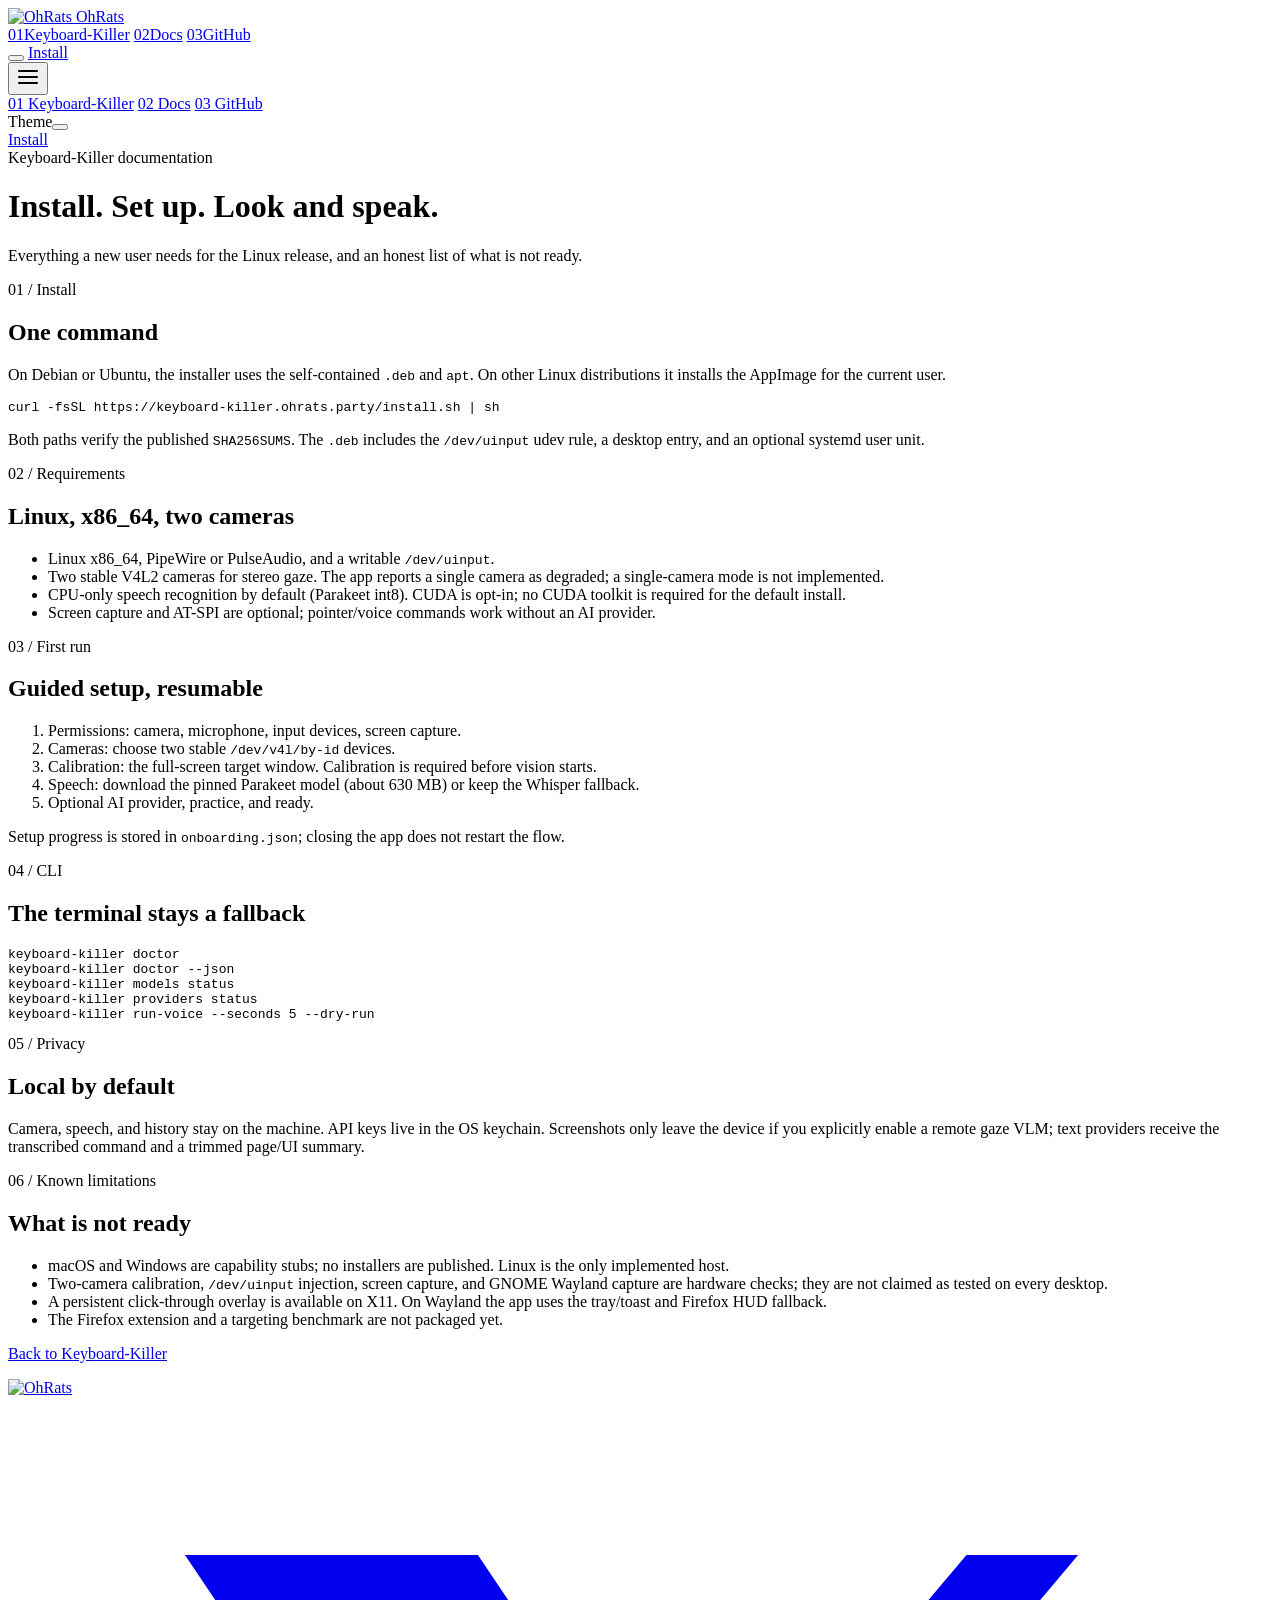
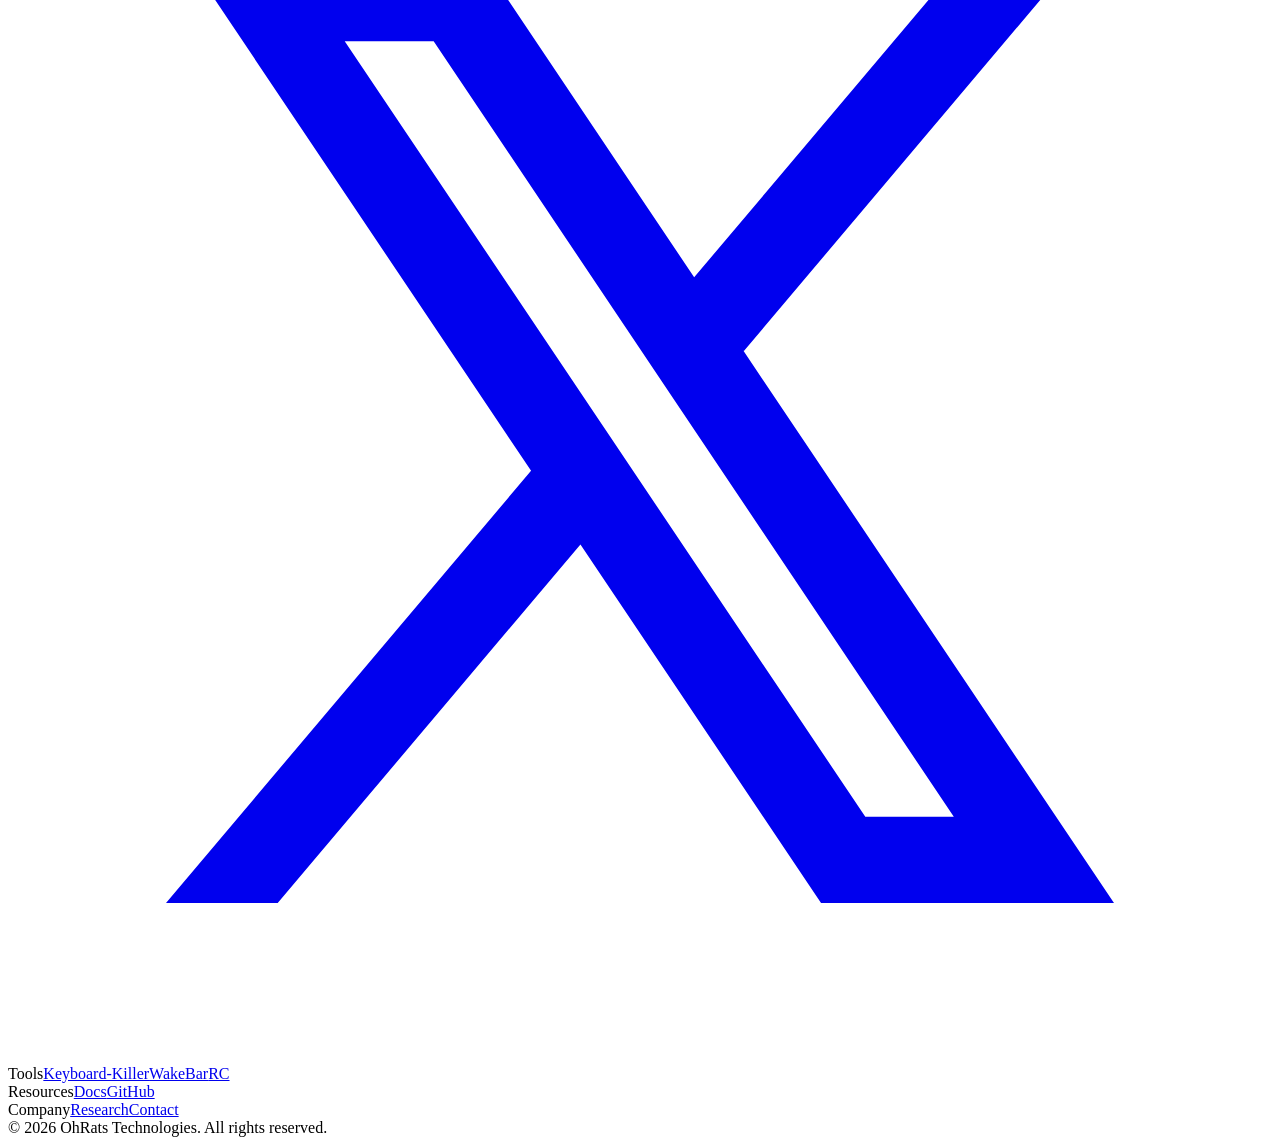
==== site/docs.html @ 6d594d7e "fix(site): replace private GitHub links with a public docs page - add docs.html using the OhRats kit" ====
<!doctype html>
<html lang="en">
<head>
  <meta charset="utf-8" />
  <meta name="viewport" content="width=device-width, initial-scale=1" />
  <title>Keyboard-Killer docs</title>
  <meta name="description" content="Install, requirements, privacy, and known limitations for Keyboard-Killer." />
  <link rel="icon" type="image/svg+xml" href="https://assets.ohrats.party/assets/logo.092a1cece4d0.svg" />
  <script src="https://assets.ohrats.party/assets/theme.b6e0fe408633.js"></script>
  <script src="https://assets.ohrats.party/assets/menu.a8b9a29f9ccc.js" defer></script>
  <link rel="preconnect" href="https://fonts.googleapis.com" />
  <link rel="preconnect" href="https://fonts.gstatic.com" crossorigin />
  <link href="https://fonts.googleapis.com/css2?family=Inter:wght@300;400;500;600;700&family=Space+Mono:wght@400;700&display=swap" rel="stylesheet" />
  <link rel="stylesheet" href="https://assets.ohrats.party/assets/ohrats.abf84a1e6ae1.css" />
  <link rel="stylesheet" href="/styles.css" />
</head>
<body>
  <nav class="site-nav">
    <div class="nav-container">
      <div class="nav-left">
        <a href="https://ohrats.party/" class="logo" aria-label="OhRats home">
          <img src="https://assets.ohrats.party/assets/logo.092a1cece4d0.svg" alt="OhRats" class="logo-image" />
          <span class="logo-text">OhRats</span>
        </a>
        <div class="desktop-menu">
          <a href="/" class="menu-item"><span class="menu-number">01</span><span class="menu-label">Keyboard-Killer</span></a>
          <a href="/docs.html" class="menu-item nav-highlight" aria-current="page"><span class="menu-number">02</span><span class="menu-label">Docs</span></a>
          <a href="https://github.com/OhRats-Technologies" class="menu-item"><span class="menu-number">03</span><span class="menu-label">GitHub</span></a>
        </div>
      </div>
      <div class="cta-buttons">
        <button class="theme-toggle" data-theme-toggle aria-label="Toggle theme"></button>
        <a href="https://github.com/OhRats-Technologies" class="github-link" aria-label="GitHub"><span class="github-icon" aria-hidden="true"></span></a>
        <a href="/#install" class="or-button">Install</a>
      </div>
      <button class="mobile-menu-btn" data-menu-toggle aria-controls="mobile-menu" aria-expanded="false" aria-label="Open menu">
        <svg width="24" height="24" viewBox="0 0 24 24" fill="none" stroke="currentColor" stroke-width="2" stroke-linecap="round" stroke-linejoin="round"><line x1="3" y1="6" x2="21" y2="6"></line><line x1="3" y1="12" x2="21" y2="12"></line><line x1="3" y1="18" x2="21" y2="18"></line></svg>
      </button>
    </div>
    <div class="mobile-menu" id="mobile-menu">
      <a href="/" class="mobile-menu-link">01 Keyboard-Killer</a>
      <a href="/docs.html" class="mobile-menu-link">02 Docs</a>
      <a href="https://github.com/OhRats-Technologies" class="mobile-menu-link">03 GitHub</a>
      <div class="mobile-divider"></div>
      <div class="mobile-theme-row"><span class="mobile-theme-label">Theme</span><button class="mobile-theme-btn" data-theme-toggle aria-label="Toggle theme"></button></div>
      <a href="/#install" class="mobile-menu-link">Install</a>
    </div>
  </nav>

  <main>
    <header class="hero-header kk-docs-hero">
      <div class="ohrats-grid" aria-hidden="true"></div>
      <div class="hero-content">
        <div class="badge-container kk-badge">
          <span class="badge-line" aria-hidden="true"></span>
          <span class="badge-text">Keyboard-Killer documentation</span>
          <span class="badge-line" aria-hidden="true"></span>
        </div>
        <h1>Install. Set up. <span class="hero-muted">Look and speak.</span></h1>
        <p class="kk-lede">Everything a new user needs for the Linux release, and an honest list of what is not ready.</p>
      </div>
    </header>

    <section class="kk-section">
      <div class="container kk-docs">
        <section id="install">
          <span class="badge-text">01 / Install</span>
          <h2>One command</h2>
          <p>On Debian or Ubuntu, the installer uses the self-contained <code>.deb</code> and <code>apt</code>. On other Linux distributions it installs the AppImage for the current user.</p>
          <pre><code>curl -fsSL https://keyboard-killer.ohrats.party/install.sh | sh</code></pre>
          <p>Both paths verify the published <code>SHA256SUMS</code>. The <code>.deb</code> includes the <code>/dev/uinput</code> udev rule, a desktop entry, and an optional systemd user unit.</p>
        </section>

        <section id="requirements">
          <span class="badge-text">02 / Requirements</span>
          <h2>Linux, x86_64, two cameras</h2>
          <ul>
            <li>Linux x86_64, PipeWire or PulseAudio, and a writable <code>/dev/uinput</code>.</li>
            <li>Two stable V4L2 cameras for stereo gaze. The app reports a single camera as degraded; a single-camera mode is not implemented.</li>
            <li>CPU-only speech recognition by default (Parakeet int8). CUDA is opt-in; no CUDA toolkit is required for the default install.</li>
            <li>Screen capture and AT-SPI are optional; pointer/voice commands work without an AI provider.</li>
          </ul>
        </section>

        <section id="first-run">
          <span class="badge-text">03 / First run</span>
          <h2>Guided setup, resumable</h2>
          <ol>
            <li>Permissions: camera, microphone, input devices, screen capture.</li>
            <li>Cameras: choose two stable <code>/dev/v4l/by-id</code> devices.</li>
            <li>Calibration: the full-screen target window. Calibration is required before vision starts.</li>
            <li>Speech: download the pinned Parakeet model (about 630 MB) or keep the Whisper fallback.</li>
            <li>Optional AI provider, practice, and ready.</li>
          </ol>
          <p>Setup progress is stored in <code>onboarding.json</code>; closing the app does not restart the flow.</p>
        </section>

        <section id="cli">
          <span class="badge-text">04 / CLI</span>
          <h2>The terminal stays a fallback</h2>
          <pre><code>keyboard-killer doctor
keyboard-killer doctor --json
keyboard-killer models status
keyboard-killer providers status
keyboard-killer run-voice --seconds 5 --dry-run</code></pre>
        </section>

        <section id="privacy">
          <span class="badge-text">05 / Privacy</span>
          <h2>Local by default</h2>
          <p>Camera, speech, and history stay on the machine. API keys live in the OS keychain. Screenshots only leave the device if you explicitly enable a remote gaze VLM; text providers receive the transcribed command and a trimmed page/UI summary.</p>
        </section>

        <section id="limitations">
          <span class="badge-text">06 / Known limitations</span>
          <h2>What is not ready</h2>
          <ul>
            <li>macOS and Windows are capability stubs; no installers are published. Linux is the only implemented host.</li>
            <li>Two-camera calibration, <code>/dev/uinput</code> injection, screen capture, and GNOME Wayland capture are hardware checks; they are not claimed as tested on every desktop.</li>
            <li>A persistent click-through overlay is available on X11. On Wayland the app uses the tray/toast and Firefox HUD fallback.</li>
            <li>The Firefox extension and a targeting benchmark are not packaged yet.</li>
          </ul>
        </section>

        <p class="kk-docs-back"><a class="header-link" href="/">Back to Keyboard-Killer</a></p>
      </div>
    </section>
  </main>

  <footer>
    <div class="footer-content">
      <div class="footer-brand">
        <a href="https://ohrats.party/" aria-label="OhRats Technologies home"><img src="https://assets.ohrats.party/assets/logo.092a1cece4d0.svg" alt="OhRats" class="footer-logo" /></a>
        <div class="footer-socials">
          <a href="https://x.com/ohratsparty" class="footer-social-link" aria-label="X (Twitter)"><svg xmlns="http://www.w3.org/2000/svg" viewBox="0 0 32 32" fill="none"><path d="M28 28L18.6145 14.0124L18.6305 14.0255L27.0929 4H24.265L17.3713 12.16L11.8968 4H4.48021L13.2425 17.0593L13.2414 17.0582L4 28H6.82792L14.4921 18.9215L20.5834 28H28ZM10.7763 6.18182L23.9449 25.8182H21.7039L8.52468 6.18182H10.7763Z" fill="currentColor"></path></svg></a>
          <a href="https://github.com/OhRats-Technologies" class="footer-social-link" aria-label="GitHub"><span class="github-icon" aria-hidden="true"></span></a>
        </div>
      </div>
      <nav class="footer-links">
        <div class="footer-column"><span class="footer-column-label">Tools</span><a href="https://keyboard-killer.ohrats.party/" class="footer-link">Keyboard-Killer</a><a href="https://wakebar.ohrats.party/" class="footer-link">WakeBar</a><a href="https://rc.ohrats.party/" class="footer-link">RC</a></div>
        <div class="footer-column"><span class="footer-column-label">Resources</span><a href="/docs.html" class="footer-link">Docs</a><a href="https://github.com/OhRats-Technologies" class="footer-link">GitHub</a></div>
        <div class="footer-column"><span class="footer-column-label">Company</span><a href="https://ohrats.party/#research" class="footer-link">Research</a><a href="mailto:contact@ohrats.party" class="footer-link">Contact</a></div>
      </nav>
    </div>
    <div class="footer-bottom"><span class="footer-copyright">© 2026 OhRats Technologies. All rights reserved.</span></div>
  </footer>
</body>
</html>
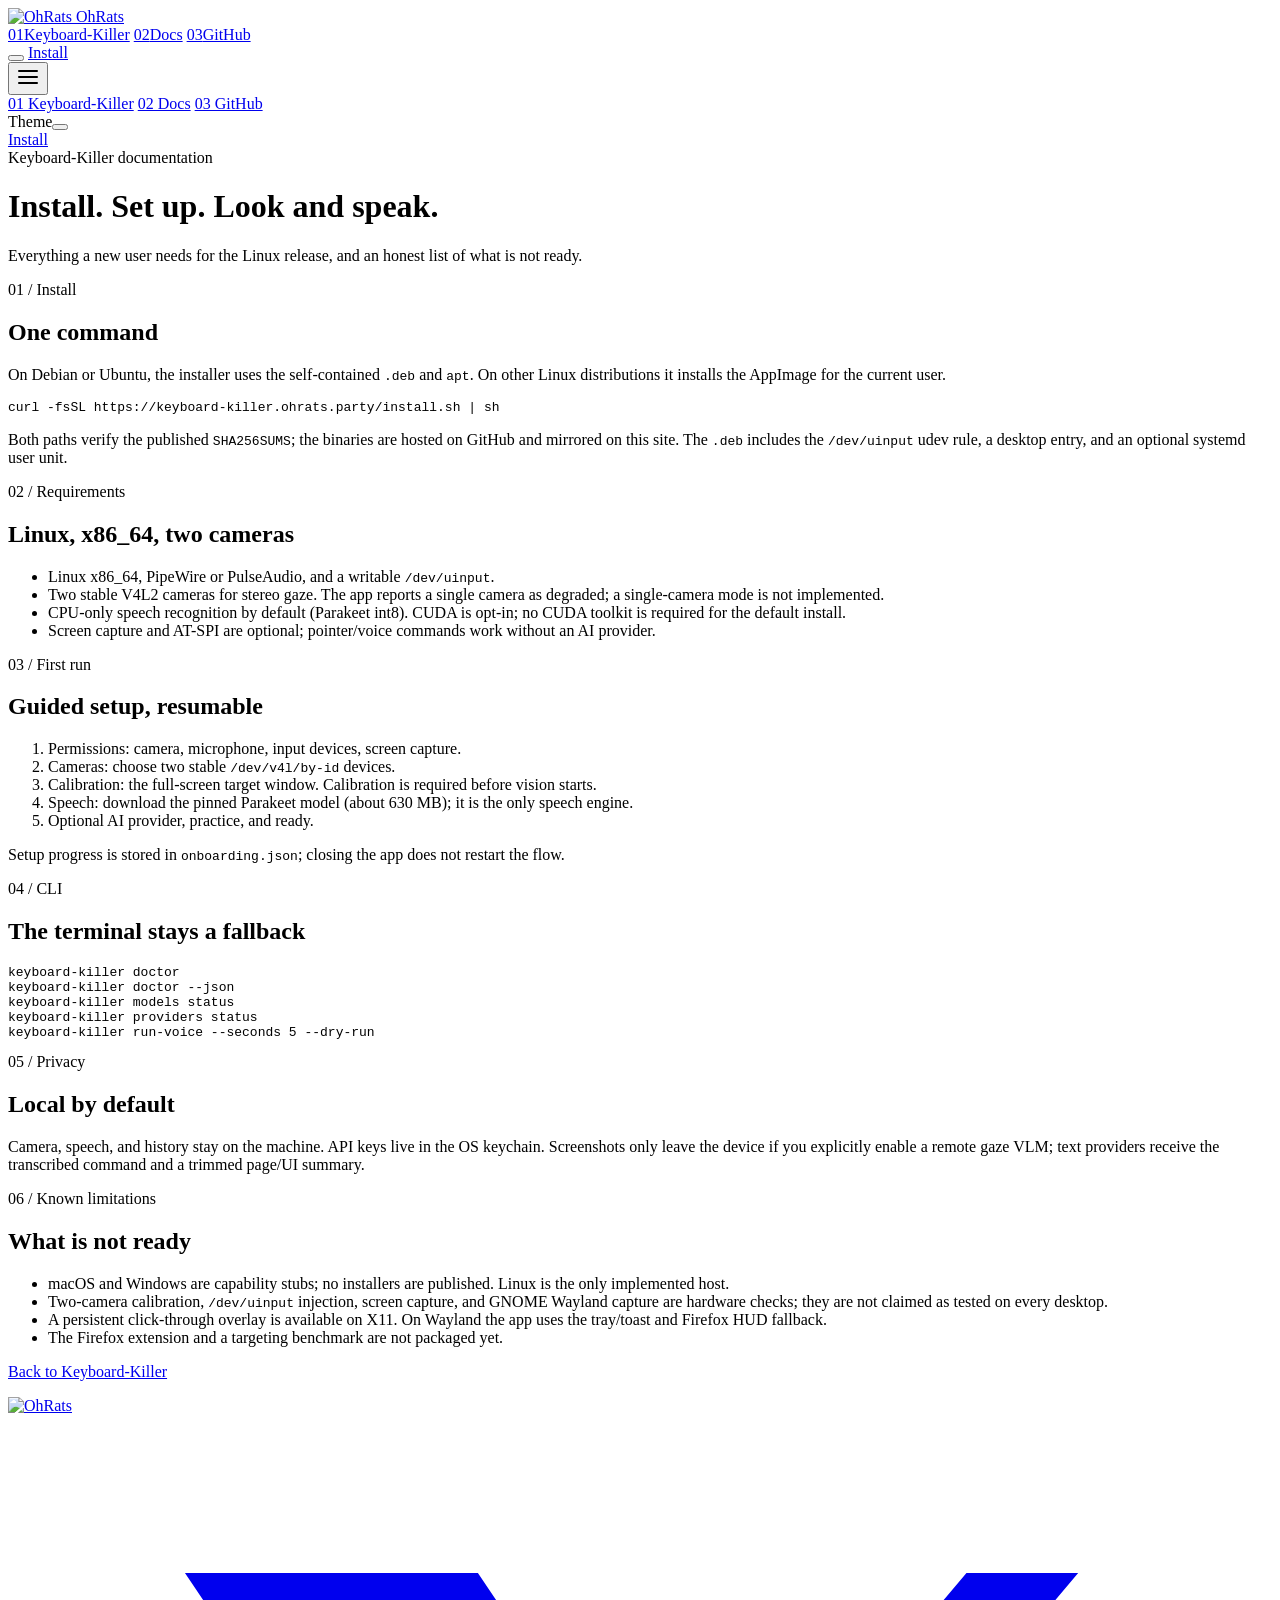
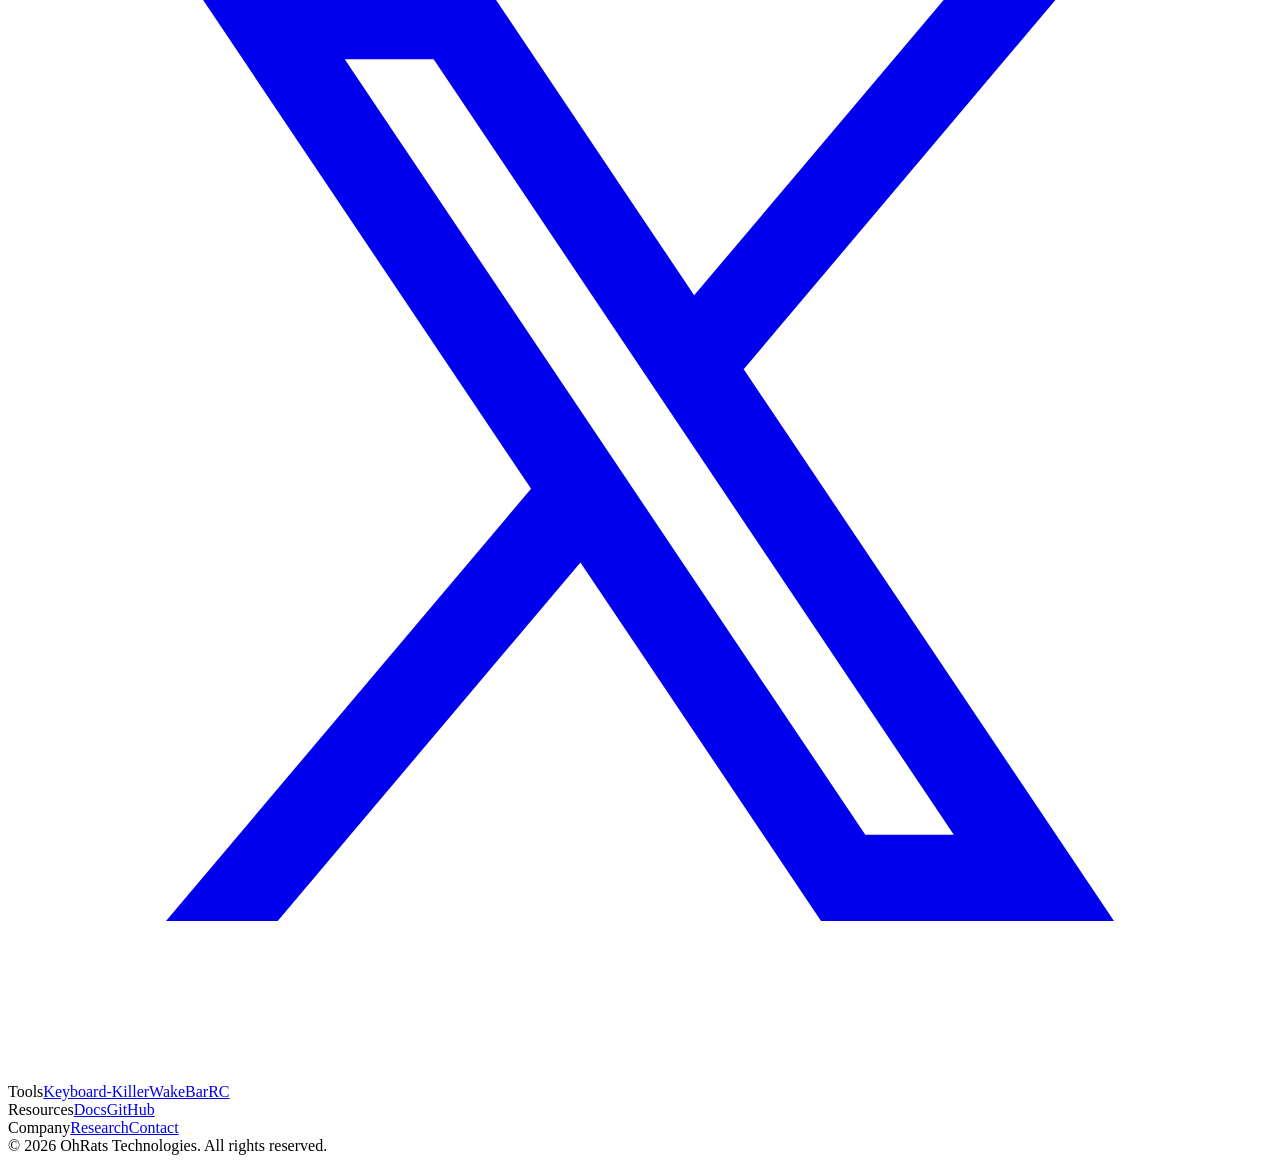
==== commit 09668cb8: "feat(ui): adopt the OhRats UI kit and remove the Whisper fallback - Inter + Space Mono bundled; warm" ====
--- a/site/docs.html
+++ b/site/docs.html
@@ -68,7 +68,7 @@
           <h2>One command</h2>
           <p>On Debian or Ubuntu, the installer uses the self-contained <code>.deb</code> and <code>apt</code>. On other Linux distributions it installs the AppImage for the current user.</p>
           <pre><code>curl -fsSL https://keyboard-killer.ohrats.party/install.sh | sh</code></pre>
-          <p>Both paths verify the published <code>SHA256SUMS</code>. The <code>.deb</code> includes the <code>/dev/uinput</code> udev rule, a desktop entry, and an optional systemd user unit.</p>
+          <p>Both paths verify the published <code>SHA256SUMS</code>; the binaries are hosted on GitHub and mirrored on this site. The <code>.deb</code> includes the <code>/dev/uinput</code> udev rule, a desktop entry, and an optional systemd user unit.</p>
         </section>
 
         <section id="requirements">
@@ -89,7 +89,7 @@
             <li>Permissions: camera, microphone, input devices, screen capture.</li>
             <li>Cameras: choose two stable <code>/dev/v4l/by-id</code> devices.</li>
             <li>Calibration: the full-screen target window. Calibration is required before vision starts.</li>
-            <li>Speech: download the pinned Parakeet model (about 630 MB) or keep the Whisper fallback.</li>
+            <li>Speech: download the pinned Parakeet model (about 630 MB); it is the only speech engine.</li>
             <li>Optional AI provider, practice, and ready.</li>
           </ol>
           <p>Setup progress is stored in <code>onboarding.json</code>; closing the app does not restart the flow.</p>
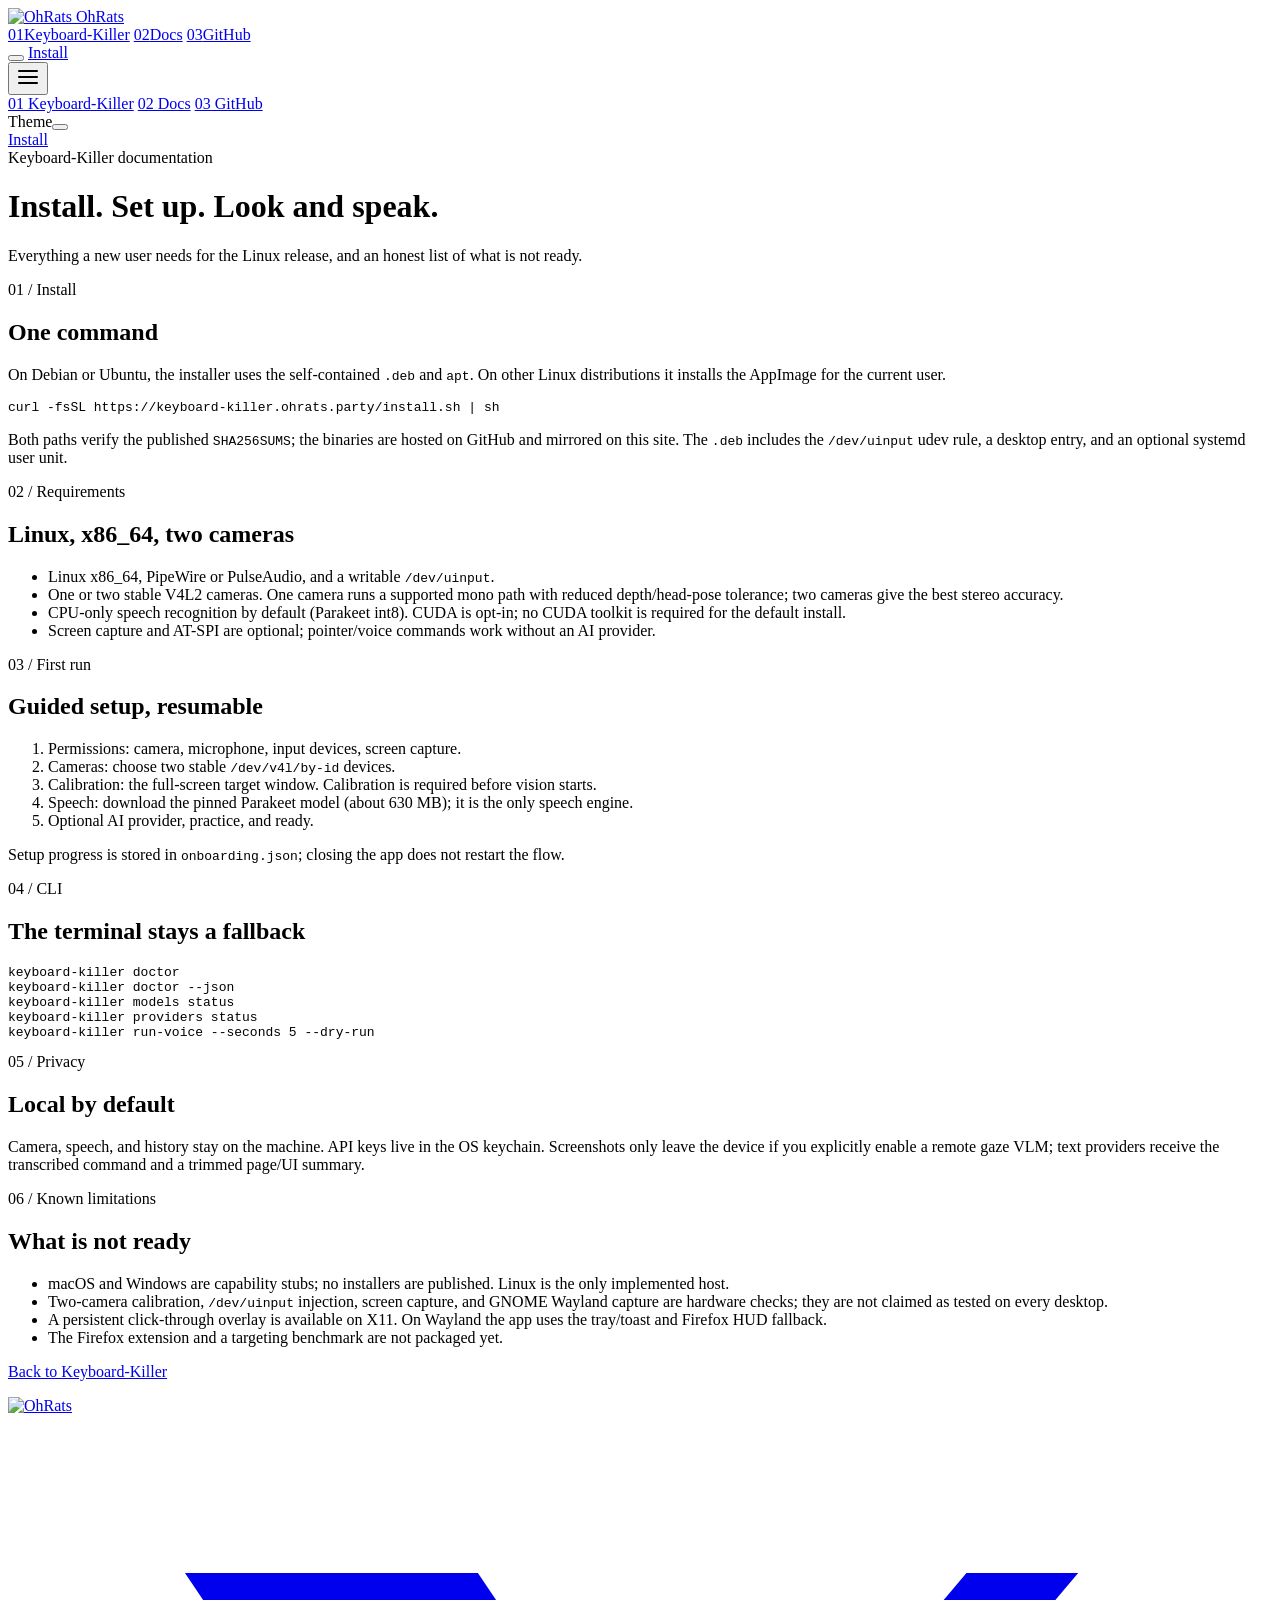
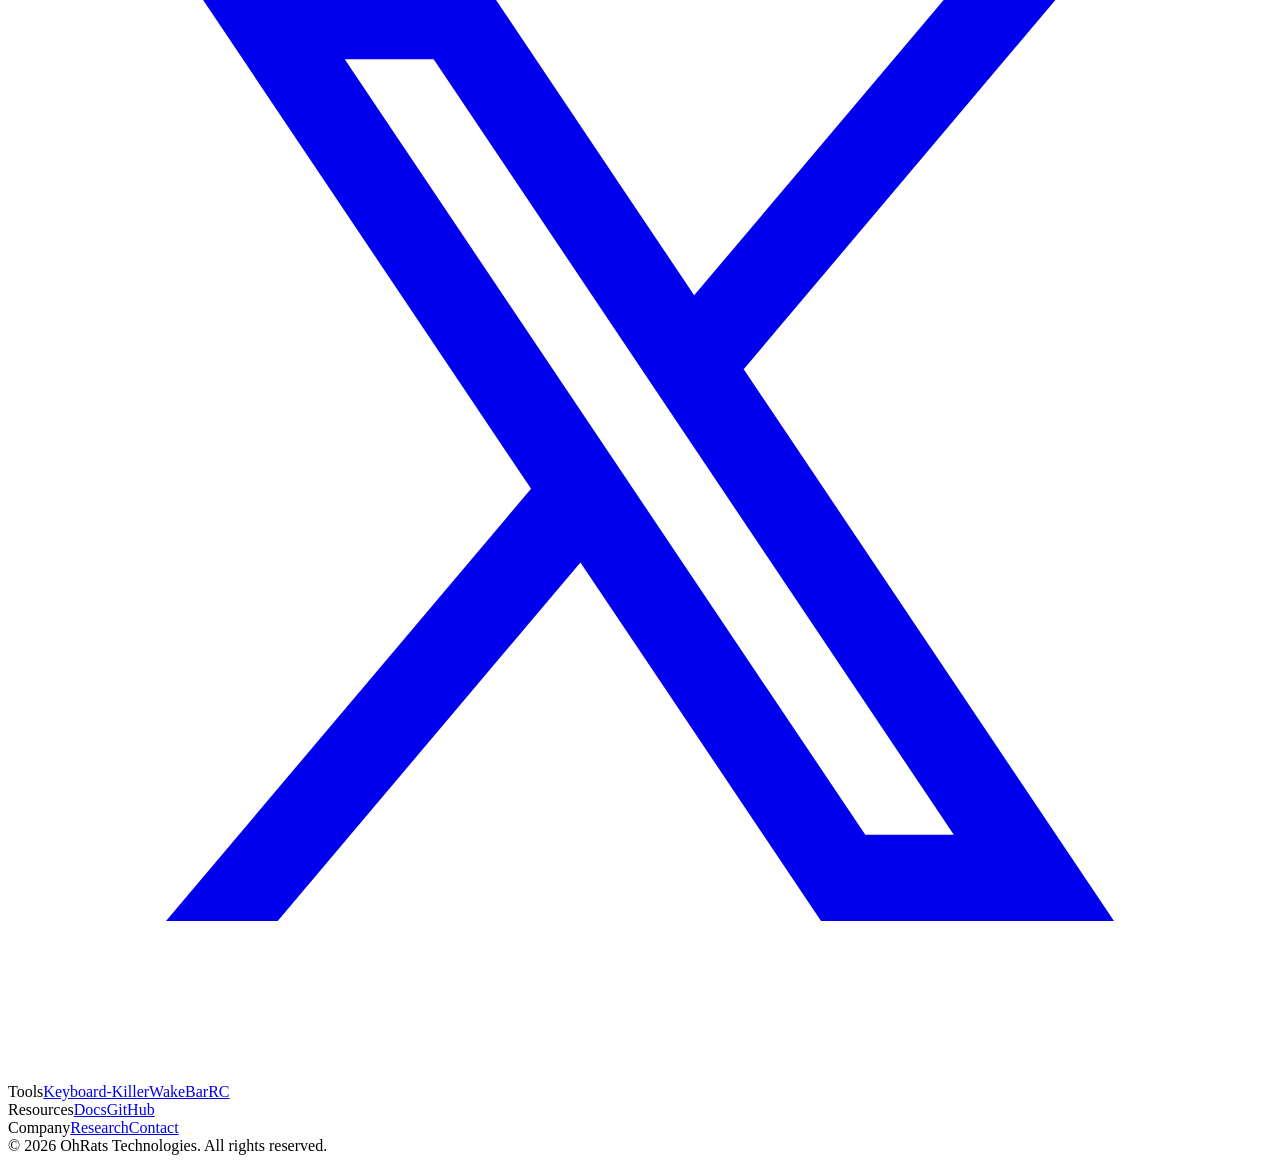
==== commit 49c29015: "feat(cameras): support intentional one-camera mono and two-camera stereo - camera_mode auto/mono/ste" ====
--- a/site/docs.html
+++ b/site/docs.html
@@ -76,7 +76,7 @@
           <h2>Linux, x86_64, two cameras</h2>
           <ul>
             <li>Linux x86_64, PipeWire or PulseAudio, and a writable <code>/dev/uinput</code>.</li>
-            <li>Two stable V4L2 cameras for stereo gaze. The app reports a single camera as degraded; a single-camera mode is not implemented.</li>
+            <li>One or two stable V4L2 cameras. One camera runs a supported mono path with reduced depth/head-pose tolerance; two cameras give the best stereo accuracy.</li>
             <li>CPU-only speech recognition by default (Parakeet int8). CUDA is opt-in; no CUDA toolkit is required for the default install.</li>
             <li>Screen capture and AT-SPI are optional; pointer/voice commands work without an AI provider.</li>
           </ul>
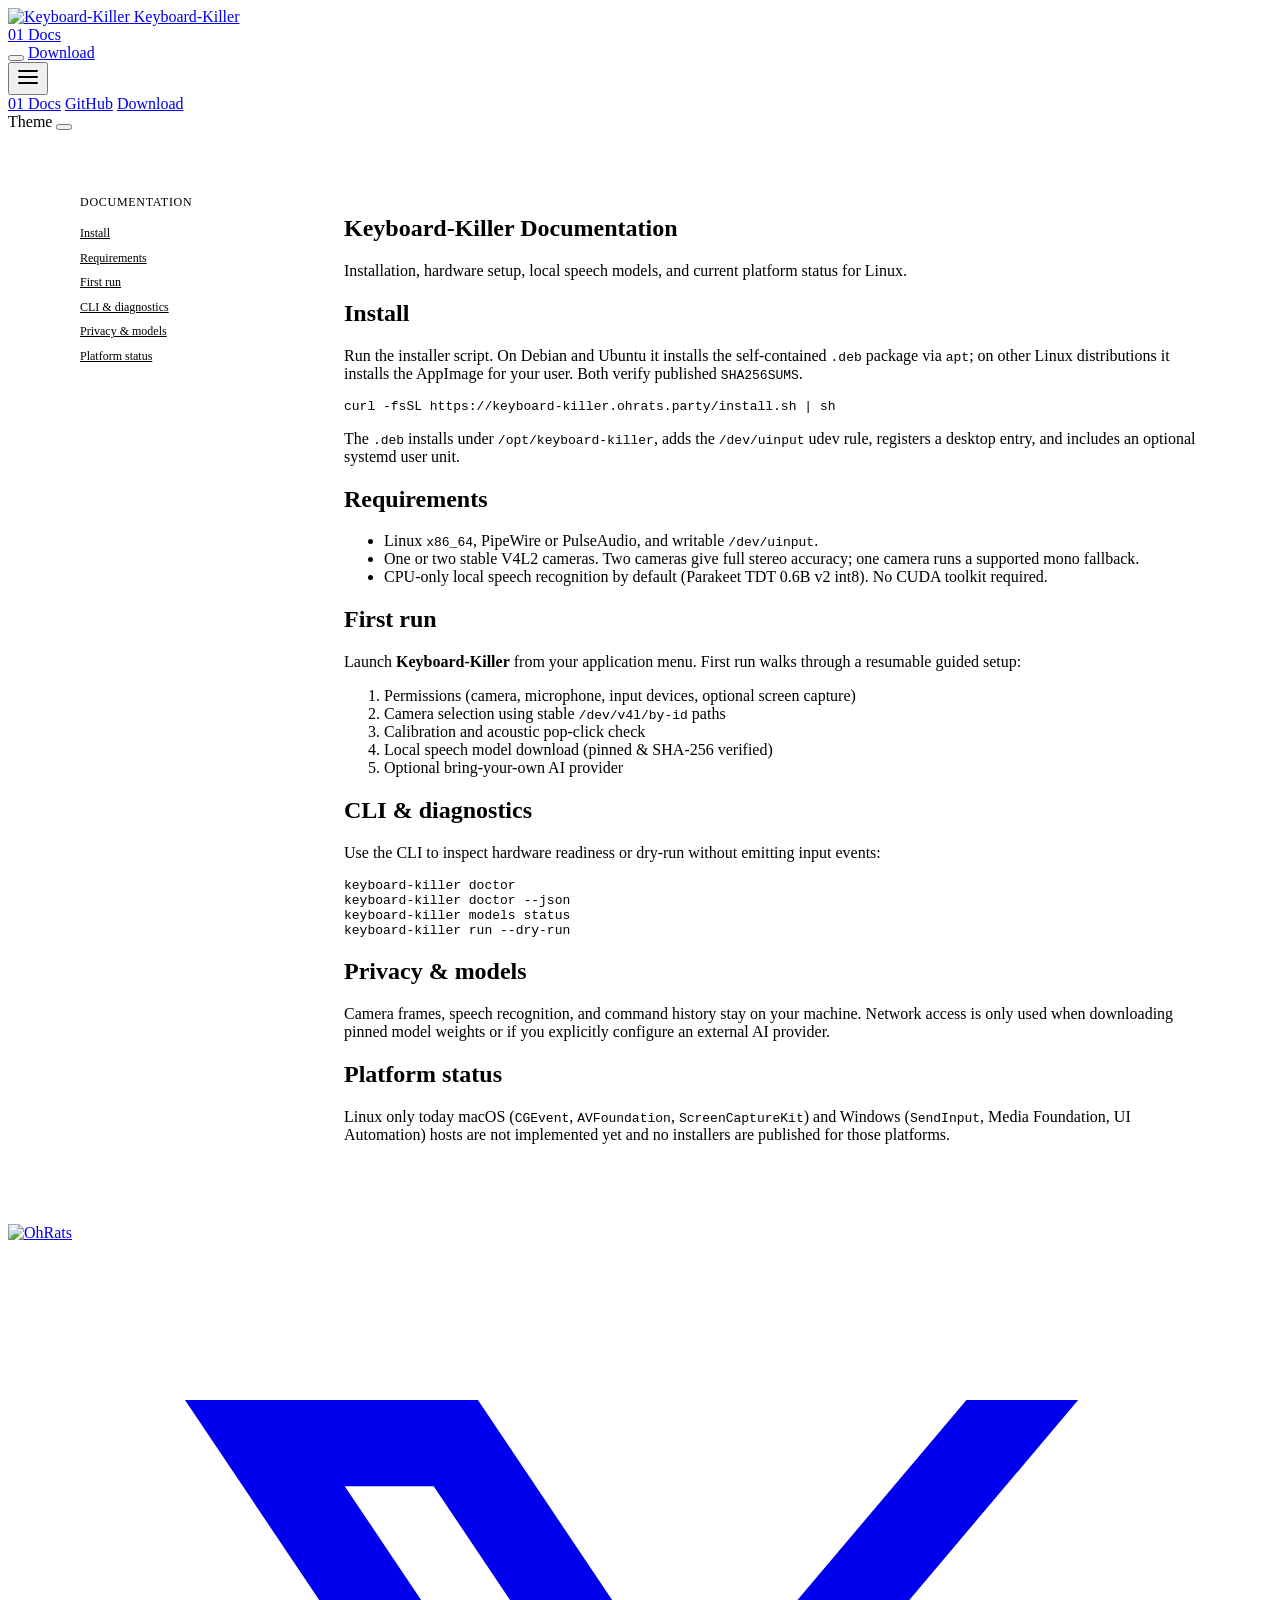
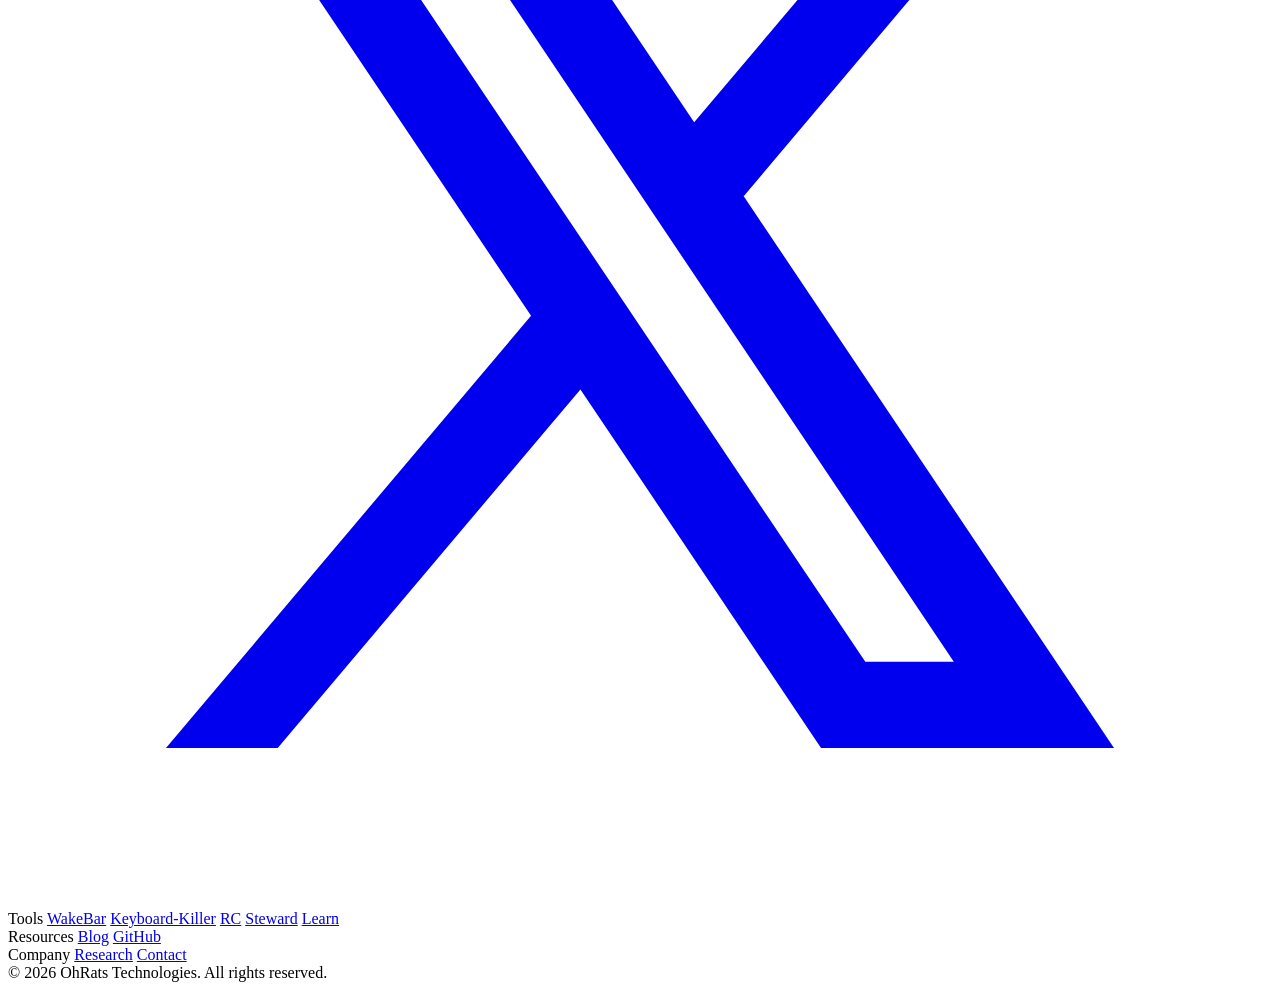
==== commit 81600610: "Overhaul Keyboard-Killer brand assets, WakeBar-style landing page, and docs on ui /v1" ====
--- a/site/docs.html
+++ b/site/docs.html
@@ -3,143 +3,192 @@
 <head>
   <meta charset="utf-8" />
   <meta name="viewport" content="width=device-width, initial-scale=1" />
-  <title>Keyboard-Killer docs</title>
-  <meta name="description" content="Install, requirements, privacy, and known limitations for Keyboard-Killer." />
-  <link rel="icon" type="image/svg+xml" href="https://assets.ohrats.party/assets/logo.092a1cece4d0.svg" />
-  <script src="https://assets.ohrats.party/assets/theme.b6e0fe408633.js"></script>
-  <script src="https://assets.ohrats.party/assets/menu.a8b9a29f9ccc.js" defer></script>
+  <title>Docs | Keyboard-Killer</title>
+  <meta name="description" content="Install, hardware requirements, first-run setup, CLI diagnostics, privacy, and platform status for Keyboard-Killer." />
+  <link rel="icon" type="image/svg+xml" href="/icon.svg" />
+  <script src="https://assets.ohrats.party/v1/theme.js"></script>
+  <script src="https://assets.ohrats.party/v1/menu.js" defer></script>
+  <link rel="stylesheet" href="https://assets.ohrats.party/v1/ohrats.css" />
+  <link rel="stylesheet" href="https://assets.ohrats.party/v1/reading.css" />
+  <link rel="stylesheet" href="https://assets.ohrats.party/v1/copy.css" />
   <link rel="preconnect" href="https://fonts.googleapis.com" />
   <link rel="preconnect" href="https://fonts.gstatic.com" crossorigin />
-  <link href="https://fonts.googleapis.com/css2?family=Inter:wght@300;400;500;600;700&family=Space+Mono:wght@400;700&display=swap" rel="stylesheet" />
-  <link rel="stylesheet" href="https://assets.ohrats.party/assets/ohrats.abf84a1e6ae1.css" />
-  <link rel="stylesheet" href="/styles.css" />
+  <link href="https://fonts.googleapis.com/css2?family=Inter:wght@400;500;600;700&family=Space+Mono:wght@400;700&display=swap" rel="stylesheet" />
+  <style>
+    .docs-shell {
+      max-width: 1120px;
+      margin: 0 auto;
+      padding: 4rem 1.5rem 5rem;
+      display: grid;
+      grid-template-columns: 200px minmax(0, 1fr);
+      gap: 4rem;
+      align-items: start;
+    }
+
+    .docs-toc {
+      position: sticky;
+      top: 6rem;
+      display: grid;
+      gap: 0.6rem;
+      font-family: var(--or-font-mono);
+      font-size: 0.75rem;
+    }
+
+    .docs-toc-label {
+      color: var(--or-text-muted);
+      text-transform: uppercase;
+      letter-spacing: 0.06em;
+      margin-bottom: 0.4rem;
+    }
+
+    .docs-toc a {
+      color: var(--or-text-muted);
+      transition: color 0.15s ease;
+    }
+
+    .docs-toc a:hover {
+      color: var(--or-text);
+    }
+
+    @media (max-width: 860px) {
+      .docs-shell { grid-template-columns: 1fr; gap: 2rem; padding-block: 2.5rem; }
+      .docs-toc { position: static; display: flex; flex-wrap: wrap; gap: 0.75rem 1.25rem; }
+      .docs-toc-label { width: 100%; margin-bottom: 0; }
+    }
+  </style>
 </head>
 <body>
   <nav class="site-nav">
     <div class="nav-container">
       <div class="nav-left">
-        <a href="https://ohrats.party/" class="logo" aria-label="OhRats home">
-          <img src="https://assets.ohrats.party/assets/logo.092a1cece4d0.svg" alt="OhRats" class="logo-image" />
-          <span class="logo-text">OhRats</span>
+        <a class="logo" href="/" aria-label="Keyboard-Killer home">
+          <img class="logo-image" src="/icon.svg" alt="Keyboard-Killer" />
+          <span class="logo-text">Keyboard-Killer</span>
         </a>
         <div class="desktop-menu">
-          <a href="/" class="menu-item"><span class="menu-number">01</span><span class="menu-label">Keyboard-Killer</span></a>
-          <a href="/docs.html" class="menu-item nav-highlight" aria-current="page"><span class="menu-number">02</span><span class="menu-label">Docs</span></a>
-          <a href="https://github.com/OhRats-Technologies" class="menu-item"><span class="menu-number">03</span><span class="menu-label">GitHub</span></a>
+          <a href="/docs.html" class="menu-item nav-highlight" aria-current="page">
+            <span class="menu-number">01</span>
+            <span class="menu-label">Docs</span>
+          </a>
         </div>
       </div>
+
       <div class="cta-buttons">
         <button class="theme-toggle" data-theme-toggle aria-label="Toggle theme"></button>
-        <a href="https://github.com/OhRats-Technologies" class="github-link" aria-label="GitHub"><span class="github-icon" aria-hidden="true"></span></a>
-        <a href="/#install" class="or-button">Install</a>
+        <a class="github-link" href="https://github.com/OhRats-Technologies/keyboard-killer" aria-label="GitHub">
+          <span class="github-icon" aria-hidden="true"></span>
+        </a>
+        <a class="or-button" href="https://github.com/OhRats-Technologies/keyboard-killer/releases/latest">Download</a>
       </div>
+
       <button class="mobile-menu-btn" data-menu-toggle aria-controls="mobile-menu" aria-expanded="false" aria-label="Open menu">
-        <svg width="24" height="24" viewBox="0 0 24 24" fill="none" stroke="currentColor" stroke-width="2" stroke-linecap="round" stroke-linejoin="round"><line x1="3" y1="6" x2="21" y2="6"></line><line x1="3" y1="12" x2="21" y2="12"></line><line x1="3" y1="18" x2="21" y2="18"></line></svg>
+        <svg width="24" height="24" viewBox="0 0 24 24" fill="none" stroke="currentColor" stroke-width="2" stroke-linecap="round" stroke-linejoin="round" aria-hidden="true">
+          <line x1="3" y1="6" x2="21" y2="6"></line>
+          <line x1="3" y1="12" x2="21" y2="12"></line>
+          <line x1="3" y1="18" x2="21" y2="18"></line>
+        </svg>
       </button>
     </div>
+
     <div class="mobile-menu" id="mobile-menu">
-      <a href="/" class="mobile-menu-link">01 Keyboard-Killer</a>
-      <a href="/docs.html" class="mobile-menu-link">02 Docs</a>
-      <a href="https://github.com/OhRats-Technologies" class="mobile-menu-link">03 GitHub</a>
+      <a class="mobile-menu-link" href="/docs.html">01 Docs</a>
+      <a class="mobile-menu-link" href="https://github.com/OhRats-Technologies/keyboard-killer">GitHub</a>
+      <a class="mobile-menu-link" href="https://github.com/OhRats-Technologies/keyboard-killer/releases/latest">Download</a>
       <div class="mobile-divider"></div>
-      <div class="mobile-theme-row"><span class="mobile-theme-label">Theme</span><button class="mobile-theme-btn" data-theme-toggle aria-label="Toggle theme"></button></div>
-      <a href="/#install" class="mobile-menu-link">Install</a>
+      <div class="mobile-theme-row">
+        <span class="mobile-theme-label">Theme</span>
+        <button class="mobile-theme-btn" data-theme-toggle aria-label="Toggle theme"></button>
+      </div>
     </div>
   </nav>
 
-  <main>
-    <header class="hero-header kk-docs-hero">
-      <div class="ohrats-grid" aria-hidden="true"></div>
-      <div class="hero-content">
-        <div class="badge-container kk-badge">
-          <span class="badge-line" aria-hidden="true"></span>
-          <span class="badge-text">Keyboard-Killer documentation</span>
-          <span class="badge-line" aria-hidden="true"></span>
-        </div>
-        <h1>Install. Set up. <span class="hero-muted">Look and speak.</span></h1>
-        <p class="kk-lede">Everything a new user needs for the Linux release, and an honest list of what is not ready.</p>
-      </div>
-    </header>
+  <main class="docs-shell">
+    <aside class="docs-toc" aria-label="On this page">
+      <span class="docs-toc-label">Documentation</span>
+      <a href="#install">Install</a>
+      <a href="#requirements">Requirements</a>
+      <a href="#first-run">First run</a>
+      <a href="#cli">CLI &amp; diagnostics</a>
+      <a href="#privacy">Privacy &amp; models</a>
+      <a href="#limitations">Platform status</a>
+    </aside>
 
-    <section class="kk-section">
-      <div class="container kk-docs">
-        <section id="install">
-          <span class="badge-text">01 / Install</span>
-          <h2>One command</h2>
-          <p>On Debian or Ubuntu, the installer uses the self-contained <code>.deb</code> and <code>apt</code>. On other Linux distributions it installs the AppImage for the current user.</p>
-          <pre><code>curl -fsSL https://keyboard-killer.ohrats.party/install.sh | sh</code></pre>
-          <p>Both paths verify the published <code>SHA256SUMS</code>; the binaries are hosted on GitHub and mirrored on this site. The <code>.deb</code> includes the <code>/dev/uinput</code> udev rule, a desktop entry, and an optional systemd user unit.</p>
-        </section>
+    <article class="or-reading">
+      <h1>Keyboard-Killer Documentation</h1>
+      <p class="or-lede">Installation, hardware setup, local speech models, and current platform status for Linux.</p>
 
-        <section id="requirements">
-          <span class="badge-text">02 / Requirements</span>
-          <h2>Linux, x86_64, two cameras</h2>
-          <ul>
-            <li>Linux x86_64, PipeWire or PulseAudio, and a writable <code>/dev/uinput</code>.</li>
-            <li>One or two stable V4L2 cameras. One camera runs a supported mono path with reduced depth/head-pose tolerance; two cameras give the best stereo accuracy.</li>
-            <li>CPU-only speech recognition by default (Parakeet int8). CUDA is opt-in; no CUDA toolkit is required for the default install.</li>
-            <li>Screen capture and AT-SPI are optional; pointer/voice commands work without an AI provider.</li>
-          </ul>
-        </section>
+      <h2 id="install">Install</h2>
+      <p>Run the installer script. On Debian and Ubuntu it installs the self-contained <code>.deb</code> package via <code>apt</code>; on other Linux distributions it installs the AppImage for your user. Both verify published <code>SHA256SUMS</code>.</p>
+      <pre><code>curl -fsSL https://keyboard-killer.ohrats.party/install.sh | sh</code></pre>
+      <p>The <code>.deb</code> installs under <code>/opt/keyboard-killer</code>, adds the <code>/dev/uinput</code> udev rule, registers a desktop entry, and includes an optional systemd user unit.</p>
 
-        <section id="first-run">
-          <span class="badge-text">03 / First run</span>
-          <h2>Guided setup, resumable</h2>
-          <ol>
-            <li>Permissions: camera, microphone, input devices, screen capture.</li>
-            <li>Cameras: choose two stable <code>/dev/v4l/by-id</code> devices.</li>
-            <li>Calibration: the full-screen target window. Calibration is required before vision starts.</li>
-            <li>Speech: download the pinned Parakeet model (about 630 MB); it is the only speech engine.</li>
-            <li>Optional AI provider, practice, and ready.</li>
-          </ol>
-          <p>Setup progress is stored in <code>onboarding.json</code>; closing the app does not restart the flow.</p>
-        </section>
+      <h2 id="requirements">Requirements</h2>
+      <ul>
+        <li>Linux <code>x86_64</code>, PipeWire or PulseAudio, and writable <code>/dev/uinput</code>.</li>
+        <li>One or two stable V4L2 cameras. Two cameras give full stereo accuracy; one camera runs a supported mono fallback.</li>
+        <li>CPU-only local speech recognition by default (Parakeet TDT 0.6B v2 int8). No CUDA toolkit required.</li>
+      </ul>
 
-        <section id="cli">
-          <span class="badge-text">04 / CLI</span>
-          <h2>The terminal stays a fallback</h2>
-          <pre><code>keyboard-killer doctor
+      <h2 id="first-run">First run</h2>
+      <p>Launch <strong>Keyboard-Killer</strong> from your application menu. First run walks through a resumable guided setup:</p>
+      <ol>
+        <li>Permissions (camera, microphone, input devices, optional screen capture)</li>
+        <li>Camera selection using stable <code>/dev/v4l/by-id</code> paths</li>
+        <li>Calibration and acoustic pop-click check</li>
+        <li>Local speech model download (pinned &amp; SHA-256 verified)</li>
+        <li>Optional bring-your-own AI provider</li>
+      </ol>
+
+      <h2 id="cli">CLI &amp; diagnostics</h2>
+      <p>Use the CLI to inspect hardware readiness or dry-run without emitting input events:</p>
+      <pre><code>keyboard-killer doctor
 keyboard-killer doctor --json
 keyboard-killer models status
-keyboard-killer providers status
-keyboard-killer run-voice --seconds 5 --dry-run</code></pre>
-        </section>
+keyboard-killer run --dry-run</code></pre>
 
-        <section id="privacy">
-          <span class="badge-text">05 / Privacy</span>
-          <h2>Local by default</h2>
-          <p>Camera, speech, and history stay on the machine. API keys live in the OS keychain. Screenshots only leave the device if you explicitly enable a remote gaze VLM; text providers receive the transcribed command and a trimmed page/UI summary.</p>
-        </section>
+      <h2 id="privacy">Privacy &amp; models</h2>
+      <p>Camera frames, speech recognition, and command history stay on your machine. Network access is only used when downloading pinned model weights or if you explicitly configure an external AI provider.</p>
 
-        <section id="limitations">
-          <span class="badge-text">06 / Known limitations</span>
-          <h2>What is not ready</h2>
-          <ul>
-            <li>macOS and Windows are capability stubs; no installers are published. Linux is the only implemented host.</li>
-            <li>Two-camera calibration, <code>/dev/uinput</code> injection, screen capture, and GNOME Wayland capture are hardware checks; they are not claimed as tested on every desktop.</li>
-            <li>A persistent click-through overlay is available on X11. On Wayland the app uses the tray/toast and Firefox HUD fallback.</li>
-            <li>The Firefox extension and a targeting benchmark are not packaged yet.</li>
-          </ul>
-        </section>
-
-        <p class="kk-docs-back"><a class="header-link" href="/">Back to Keyboard-Killer</a></p>
+      <h2 id="limitations">Platform status</h2>
+      <div class="or-callout">
+        <span class="or-callout-label">Linux only today</span>
+        macOS (<code>CGEvent</code>, <code>AVFoundation</code>, <code>ScreenCaptureKit</code>) and Windows (<code>SendInput</code>, Media Foundation, UI Automation) hosts are not implemented yet and no installers are published for those platforms.
       </div>
-    </section>
+    </article>
   </main>
 
   <footer>
     <div class="footer-content">
       <div class="footer-brand">
-        <a href="https://ohrats.party/" aria-label="OhRats Technologies home"><img src="https://assets.ohrats.party/assets/logo.092a1cece4d0.svg" alt="OhRats" class="footer-logo" /></a>
+        <a href="https://ohrats.party/" aria-label="OhRats Technologies home">
+          <img src="https://assets.ohrats.party/v1/logo.svg" alt="OhRats" class="footer-logo" />
+        </a>
         <div class="footer-socials">
-          <a href="https://x.com/ohratsparty" class="footer-social-link" aria-label="X (Twitter)"><svg xmlns="http://www.w3.org/2000/svg" viewBox="0 0 32 32" fill="none"><path d="M28 28L18.6145 14.0124L18.6305 14.0255L27.0929 4H24.265L17.3713 12.16L11.8968 4H4.48021L13.2425 17.0593L13.2414 17.0582L4 28H6.82792L14.4921 18.9215L20.5834 28H28ZM10.7763 6.18182L23.9449 25.8182H21.7039L8.52468 6.18182H10.7763Z" fill="currentColor"></path></svg></a>
+          <a href="https://x.com/ohratsparty" class="footer-social-link" aria-label="X (Twitter)">
+            <svg viewBox="0 0 32 32" fill="none"><path d="M28 28L18.6145 14.0124L18.6305 14.0255L27.0929 4H24.265L17.3713 12.16L11.8968 4H4.48021L13.2425 17.0593L13.2414 17.0582L4 28H6.82792L14.4921 18.9215L20.5834 28H28ZM10.7763 6.18182L23.9449 25.8182H21.7039L8.52468 6.18182H10.7763Z" fill="currentColor" /></svg>
+          </a>
           <a href="https://github.com/OhRats-Technologies" class="footer-social-link" aria-label="GitHub"><span class="github-icon" aria-hidden="true"></span></a>
         </div>
       </div>
       <nav class="footer-links">
-        <div class="footer-column"><span class="footer-column-label">Tools</span><a href="https://keyboard-killer.ohrats.party/" class="footer-link">Keyboard-Killer</a><a href="https://wakebar.ohrats.party/" class="footer-link">WakeBar</a><a href="https://rc.ohrats.party/" class="footer-link">RC</a></div>
-        <div class="footer-column"><span class="footer-column-label">Resources</span><a href="/docs.html" class="footer-link">Docs</a><a href="https://github.com/OhRats-Technologies" class="footer-link">GitHub</a></div>
-        <div class="footer-column"><span class="footer-column-label">Company</span><a href="https://ohrats.party/#research" class="footer-link">Research</a><a href="mailto:contact@ohrats.party" class="footer-link">Contact</a></div>
+        <div class="footer-column">
+          <span class="footer-column-label">Tools</span>
+          <a href="https://wakebar.ohrats.party/" class="footer-link">WakeBar</a>
+          <a href="https://keyboard-killer.ohrats.party/" class="footer-link">Keyboard-Killer</a>
+          <a href="https://rc.ohrats.party/" class="footer-link">RC</a>
+          <a href="https://github.com/OhRats-Technologies/steward" class="footer-link">Steward</a>
+          <a href="https://learn.ohrats.party/" class="footer-link">Learn</a>
+        </div>
+        <div class="footer-column">
+          <span class="footer-column-label">Resources</span>
+          <a href="https://ohrats.party/blog" class="footer-link">Blog</a>
+          <a href="https://github.com/OhRats-Technologies" class="footer-link">GitHub</a>
+        </div>
+        <div class="footer-column">
+          <span class="footer-column-label">Company</span>
+          <a href="https://ohrats.party/#research" class="footer-link">Research</a>
+          <a href="mailto:contact@ohrats.party" class="footer-link">Contact</a>
+        </div>
       </nav>
     </div>
     <div class="footer-bottom"><span class="footer-copyright">© 2026 OhRats Technologies. All rights reserved.</span></div>
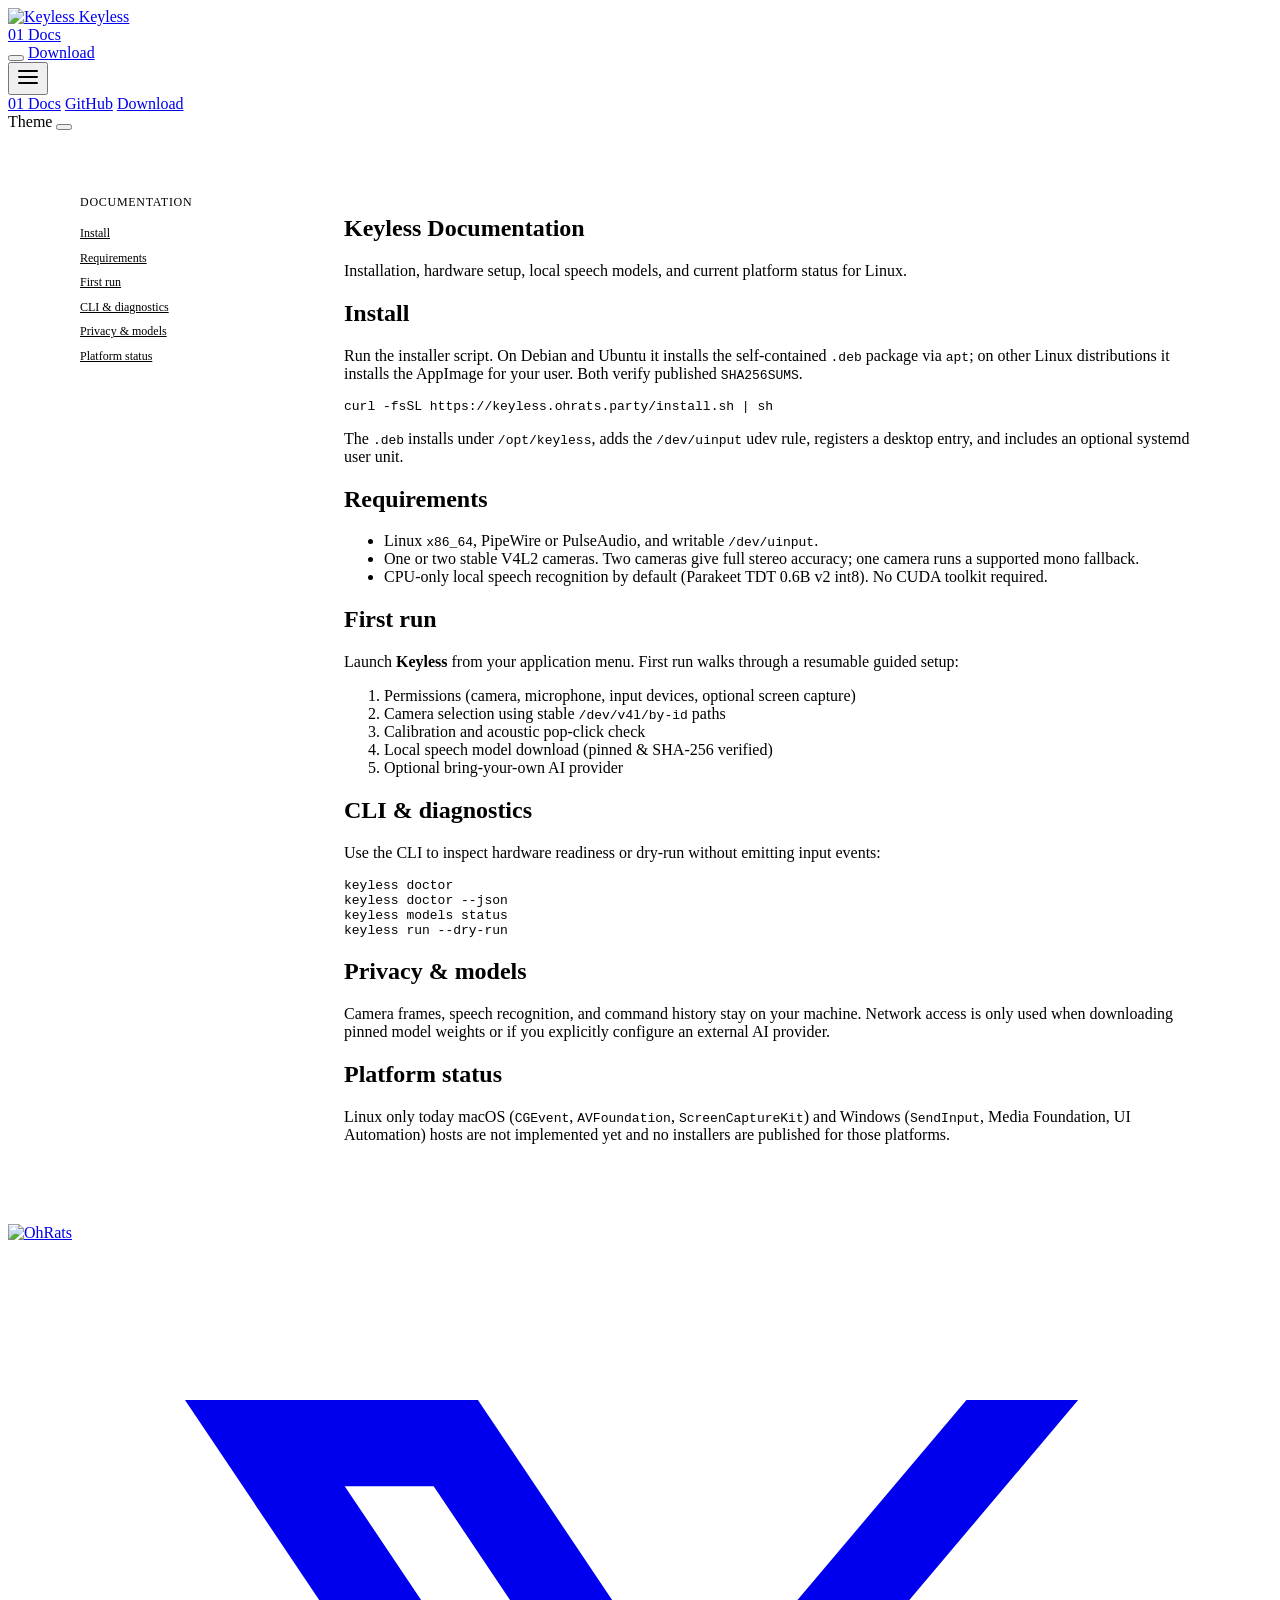
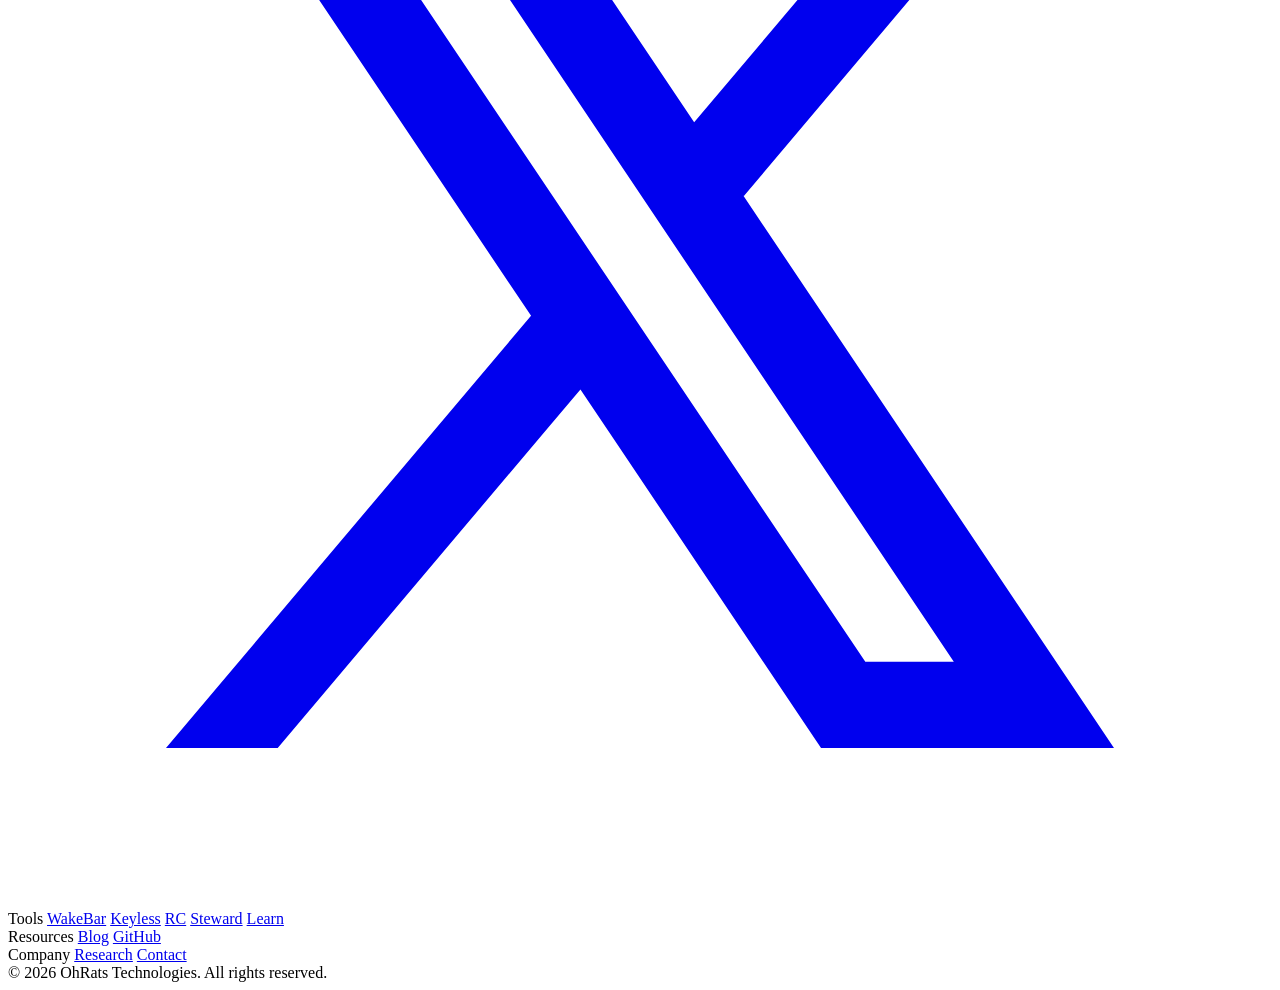
==== commit 62aceea4: "feat: rebrand to Keyless with new logo/banner, 3-D gaze model, and simplified UI (v0.1.0)" ====
--- a/site/docs.html
+++ b/site/docs.html
@@ -3,9 +3,9 @@
 <head>
   <meta charset="utf-8" />
   <meta name="viewport" content="width=device-width, initial-scale=1" />
-  <title>Docs | Keyboard-Killer</title>
-  <meta name="description" content="Install, hardware requirements, first-run setup, CLI diagnostics, privacy, and platform status for Keyboard-Killer." />
-  <link rel="icon" type="image/svg+xml" href="/icon.svg" />
+  <title>Docs | Keyless</title>
+  <meta name="description" content="Install, hardware requirements, first-run setup, CLI diagnostics, privacy, and platform status for Keyless." />
+  <link rel="icon" type="image/svg+xml" href="/icon.svg?v=2" />
   <script src="https://assets.ohrats.party/v1/theme.js"></script>
   <script src="https://assets.ohrats.party/v1/menu.js" defer></script>
   <link rel="stylesheet" href="https://assets.ohrats.party/v1/ohrats.css" />
@@ -61,9 +61,9 @@
   <nav class="site-nav">
     <div class="nav-container">
       <div class="nav-left">
-        <a class="logo" href="/" aria-label="Keyboard-Killer home">
-          <img class="logo-image" src="/icon.svg" alt="Keyboard-Killer" />
-          <span class="logo-text">Keyboard-Killer</span>
+        <a class="logo" href="/" aria-label="Keyless home">
+          <img class="logo-image" src="/icon.svg?v=2" alt="Keyless" />
+          <span class="logo-text">Keyless</span>
         </a>
         <div class="desktop-menu">
           <a href="/docs.html" class="menu-item nav-highlight" aria-current="page">
@@ -75,10 +75,10 @@
 
       <div class="cta-buttons">
         <button class="theme-toggle" data-theme-toggle aria-label="Toggle theme"></button>
-        <a class="github-link" href="https://github.com/OhRats-Technologies/keyboard-killer" aria-label="GitHub">
+        <a class="github-link" href="https://github.com/OhRats-Technologies/keyless" aria-label="GitHub">
           <span class="github-icon" aria-hidden="true"></span>
         </a>
-        <a class="or-button" href="https://github.com/OhRats-Technologies/keyboard-killer/releases/latest">Download</a>
+        <a class="or-button" href="https://github.com/OhRats-Technologies/keyless/releases/latest">Download</a>
       </div>
 
       <button class="mobile-menu-btn" data-menu-toggle aria-controls="mobile-menu" aria-expanded="false" aria-label="Open menu">
@@ -92,8 +92,8 @@
 
     <div class="mobile-menu" id="mobile-menu">
       <a class="mobile-menu-link" href="/docs.html">01 Docs</a>
-      <a class="mobile-menu-link" href="https://github.com/OhRats-Technologies/keyboard-killer">GitHub</a>
-      <a class="mobile-menu-link" href="https://github.com/OhRats-Technologies/keyboard-killer/releases/latest">Download</a>
+      <a class="mobile-menu-link" href="https://github.com/OhRats-Technologies/keyless">GitHub</a>
+      <a class="mobile-menu-link" href="https://github.com/OhRats-Technologies/keyless/releases/latest">Download</a>
       <div class="mobile-divider"></div>
       <div class="mobile-theme-row">
         <span class="mobile-theme-label">Theme</span>
@@ -114,13 +114,13 @@
     </aside>
 
     <article class="or-reading">
-      <h1>Keyboard-Killer Documentation</h1>
+      <h1>Keyless Documentation</h1>
       <p class="or-lede">Installation, hardware setup, local speech models, and current platform status for Linux.</p>
 
       <h2 id="install">Install</h2>
       <p>Run the installer script. On Debian and Ubuntu it installs the self-contained <code>.deb</code> package via <code>apt</code>; on other Linux distributions it installs the AppImage for your user. Both verify published <code>SHA256SUMS</code>.</p>
-      <pre><code>curl -fsSL https://keyboard-killer.ohrats.party/install.sh | sh</code></pre>
-      <p>The <code>.deb</code> installs under <code>/opt/keyboard-killer</code>, adds the <code>/dev/uinput</code> udev rule, registers a desktop entry, and includes an optional systemd user unit.</p>
+      <pre><code>curl -fsSL https://keyless.ohrats.party/install.sh | sh</code></pre>
+      <p>The <code>.deb</code> installs under <code>/opt/keyless</code>, adds the <code>/dev/uinput</code> udev rule, registers a desktop entry, and includes an optional systemd user unit.</p>
 
       <h2 id="requirements">Requirements</h2>
       <ul>
@@ -130,7 +130,7 @@
       </ul>
 
       <h2 id="first-run">First run</h2>
-      <p>Launch <strong>Keyboard-Killer</strong> from your application menu. First run walks through a resumable guided setup:</p>
+      <p>Launch <strong>Keyless</strong> from your application menu. First run walks through a resumable guided setup:</p>
       <ol>
         <li>Permissions (camera, microphone, input devices, optional screen capture)</li>
         <li>Camera selection using stable <code>/dev/v4l/by-id</code> paths</li>
@@ -141,10 +141,10 @@
 
       <h2 id="cli">CLI &amp; diagnostics</h2>
       <p>Use the CLI to inspect hardware readiness or dry-run without emitting input events:</p>
-      <pre><code>keyboard-killer doctor
-keyboard-killer doctor --json
-keyboard-killer models status
-keyboard-killer run --dry-run</code></pre>
+      <pre><code>keyless doctor
+keyless doctor --json
+keyless models status
+keyless run --dry-run</code></pre>
 
       <h2 id="privacy">Privacy &amp; models</h2>
       <p>Camera frames, speech recognition, and command history stay on your machine. Network access is only used when downloading pinned model weights or if you explicitly configure an external AI provider.</p>
@@ -174,7 +174,7 @@
         <div class="footer-column">
           <span class="footer-column-label">Tools</span>
           <a href="https://wakebar.ohrats.party/" class="footer-link">WakeBar</a>
-          <a href="https://keyboard-killer.ohrats.party/" class="footer-link">Keyboard-Killer</a>
+          <a href="https://keyless.ohrats.party/" class="footer-link">Keyless</a>
           <a href="https://rc.ohrats.party/" class="footer-link">RC</a>
           <a href="https://github.com/OhRats-Technologies/steward" class="footer-link">Steward</a>
           <a href="https://learn.ohrats.party/" class="footer-link">Learn</a>
